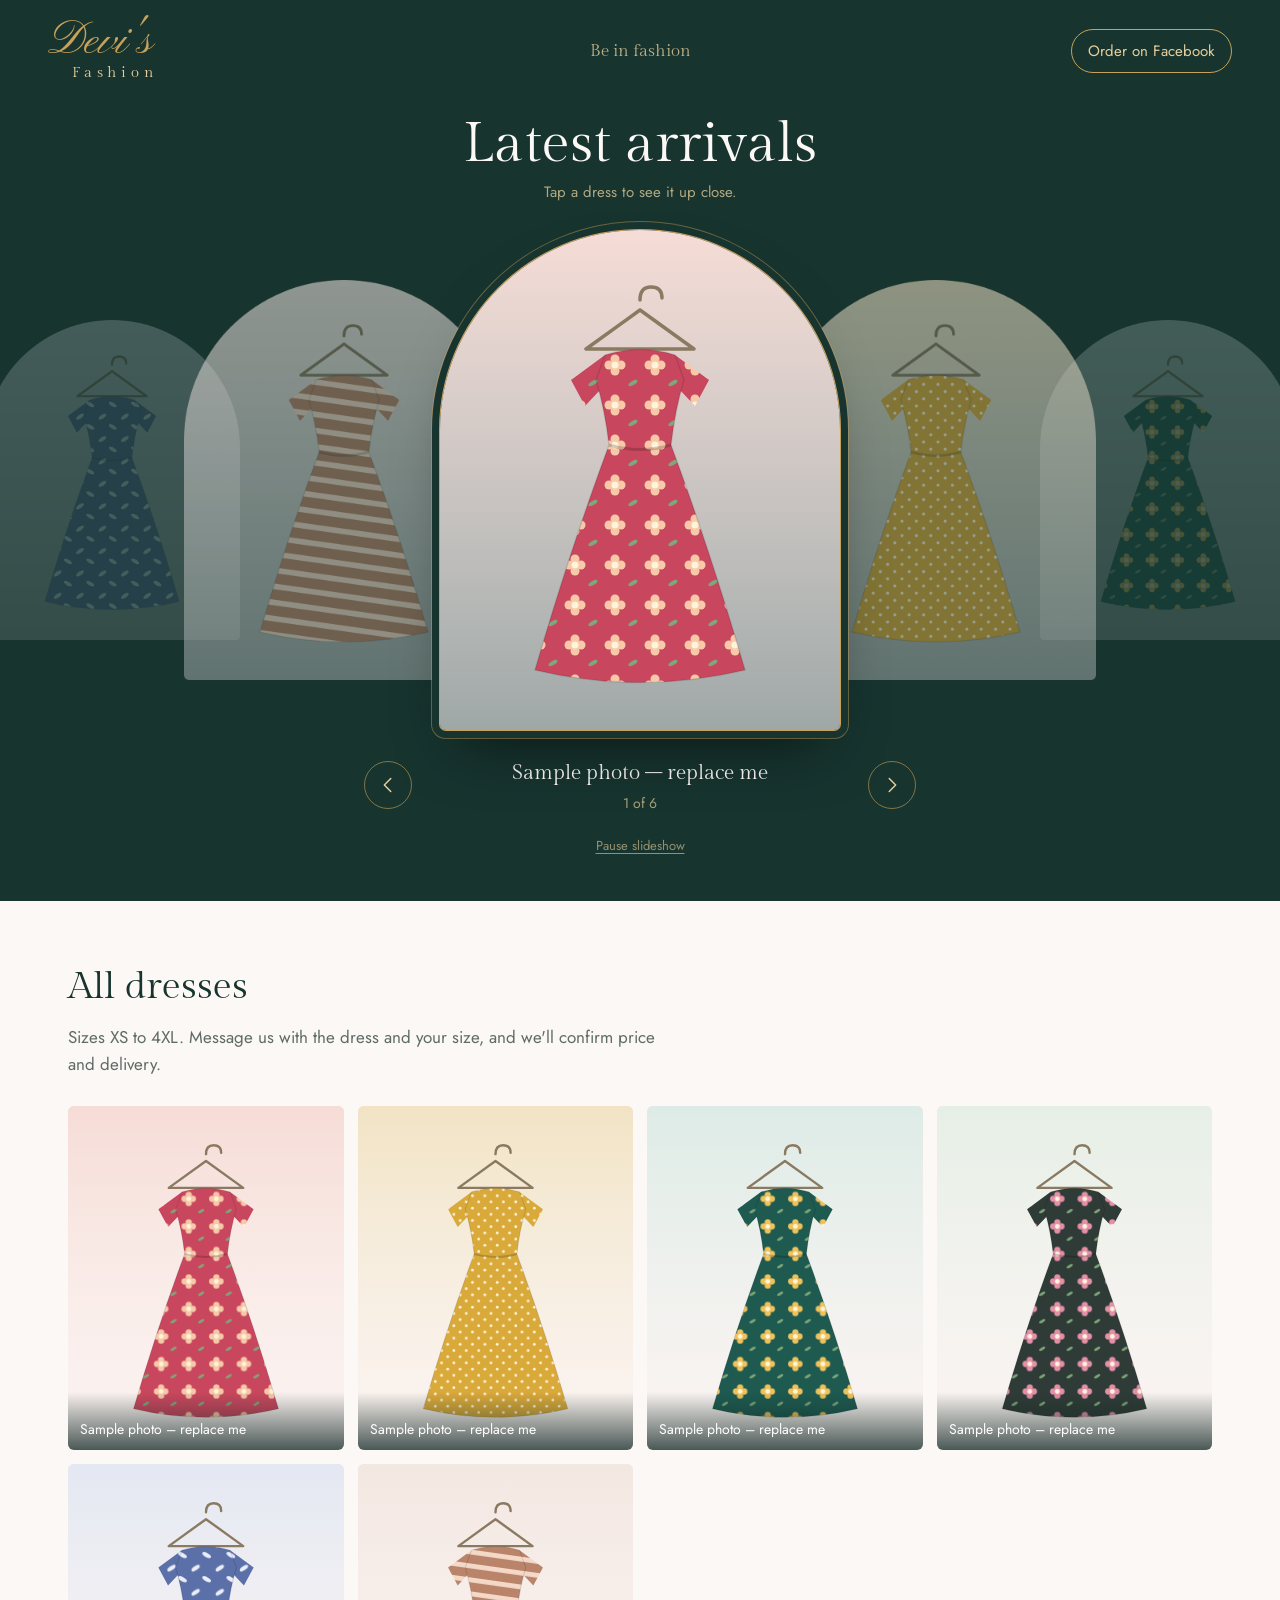
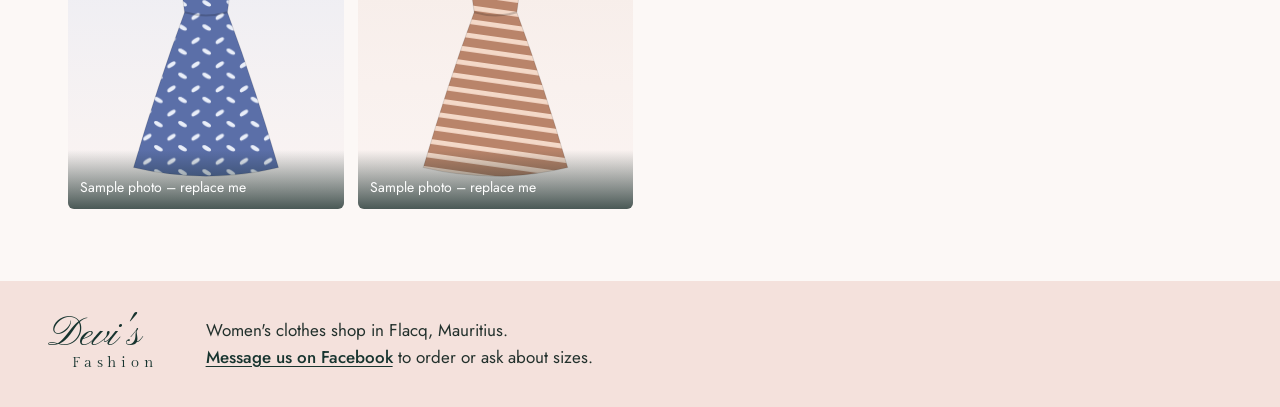
==== index.html @ 87694302 "Move Devi's Fashion site into public/ so it is served at /devis-fashion/ Same setup as the carpool p" ====
<!doctype html>
<html lang="en">
<head>
  <meta charset="utf-8">
  <meta name="viewport" content="width=device-width, initial-scale=1">
  <title>Devi's Fashion | Dresses in Flacq, Mauritius</title>
  <meta name="description" content="Devi's Fashion – women's dresses from Flacq, Mauritius. See our latest arrivals and message us on Facebook to order.">
  <meta name="theme-color" content="#17342F">
  <link rel="preconnect" href="https://fonts.googleapis.com">
  <link rel="preconnect" href="https://fonts.gstatic.com" crossorigin>
  <link href="https://fonts.googleapis.com/css2?family=Gilda+Display&family=Jost:wght@400;500&family=Pinyon+Script&display=swap" rel="stylesheet">
  <link rel="stylesheet" href="assets/style.css">
</head>
<body>
  <a class="skip" href="#all">Skip to all dresses</a>

  <header class="masthead">
    <a class="wordmark" href="./" aria-label="Devi's Fashion home">
      <span class="wordmark-script">Devi's</span>
      <span class="wordmark-sub">Fashion</span>
    </a>
    <p class="masthead-tag">Be in fashion</p>
    <a class="masthead-cta" href="https://www.facebook.com/profile.php?id=100064059729236" target="_blank" rel="noopener">Order on Facebook</a>
  </header>

  <main>
    <section class="showcase" aria-roledescription="carousel" aria-label="Latest arrivals">
      <div class="showcase-head">
        <h1>Latest arrivals</h1>
        <p class="showcase-note">Tap a dress to see it up close.</p>
      </div>

      <div class="rail" data-rail></div>

      <div class="rail-bar">
        <button class="rail-btn" type="button" data-prev aria-label="Previous dress">
          <svg viewBox="0 0 24 24" aria-hidden="true"><path d="M15 5l-7 7 7 7"/></svg>
        </button>
        <div class="rail-meta" aria-live="polite">
          <p class="rail-caption" data-caption></p>
          <p class="rail-count" data-count></p>
        </div>
        <button class="rail-btn" type="button" data-next aria-label="Next dress">
          <svg viewBox="0 0 24 24" aria-hidden="true"><path d="M9 5l7 7-7 7"/></svg>
        </button>
        <button class="rail-play" type="button" data-play aria-pressed="true">Pause</button>
      </div>
    </section>

    <section class="collection" id="all" aria-labelledby="all-title">
      <div class="collection-head">
        <h2 id="all-title">All dresses</h2>
        <p>Sizes XS to 4XL. Message us with the dress and your size, and we'll confirm price and delivery.</p>
      </div>
      <div class="grid" data-grid></div>
    </section>
  </main>

  <footer class="footer">
    <div class="footer-brand">
      <span class="wordmark-script">Devi's</span>
      <span class="wordmark-sub">Fashion</span>
    </div>
    <div class="footer-info">
      <p>Women's clothes shop in Flacq, Mauritius.</p>
      <p><a href="https://www.facebook.com/profile.php?id=100064059729236" target="_blank" rel="noopener">Message us on Facebook</a> to order or ask about sizes.</p>
    </div>
  </footer>

  <div class="lightbox" data-lightbox role="dialog" aria-modal="true" aria-label="Dress photo" hidden>
    <div class="lb-top">
      <p class="lb-count" data-lb-count></p>
      <div class="lb-tools">
        <button type="button" class="lb-btn" data-zoom-out aria-label="Zoom out">
          <svg viewBox="0 0 24 24" aria-hidden="true"><path d="M5 12h14"/></svg>
        </button>
        <button type="button" class="lb-btn" data-zoom-in aria-label="Zoom in">
          <svg viewBox="0 0 24 24" aria-hidden="true"><path d="M5 12h14M12 5v14"/></svg>
        </button>
        <button type="button" class="lb-btn" data-close aria-label="Close">
          <svg viewBox="0 0 24 24" aria-hidden="true"><path d="M6 6l12 12M18 6L6 18"/></svg>
        </button>
      </div>
    </div>
    <div class="lb-stage" data-stage>
      <img class="lb-img" data-lb-img alt="" draggable="false">
    </div>
    <button type="button" class="lb-btn lb-nav lb-prev" data-lb-prev aria-label="Previous photo">
      <svg viewBox="0 0 24 24" aria-hidden="true"><path d="M15 5l-7 7 7 7"/></svg>
    </button>
    <button type="button" class="lb-btn lb-nav lb-next" data-lb-next aria-label="Next photo">
      <svg viewBox="0 0 24 24" aria-hidden="true"><path d="M9 5l7 7-7 7"/></svg>
    </button>
    <div class="lb-bottom">
      <p class="lb-caption" data-lb-caption></p>
      <p class="lb-hint">Tap the photo to zoom. Drag to look around.</p>
    </div>
  </div>

  <script src="gallery.js"></script>
  <script src="assets/site.js"></script>
</body>
</html>
---- assets/style.css ----
:root {
  --green: #17342F;
  --green-deep: #0F2522;
  --gold: #C8A15A;
  --gold-soft: #E6CF9C;
  --blush: #F4E1DC;
  --paper: #FCF8F6;
  --ink: #22302C;
  --muted: #5E6B66;
  --slide-w: min(400px, 70vw);
  --display: "Gilda Display", "Didot", "Bodoni 72", Georgia, serif;
  --script: "Pinyon Script", "Snell Roundhand", cursive;
  --body: "Jost", "Avenir Next", "Segoe UI", sans-serif;
}

* { box-sizing: border-box; }
html { -webkit-text-size-adjust: 100%; }
body {
  margin: 0;
  background: var(--paper);
  color: var(--ink);
  font: 400 17px/1.6 var(--body);
}
img { display: block; max-width: 100%; }
button { font: inherit; color: inherit; }
a { color: inherit; }
:focus-visible { outline: 2px solid var(--gold); outline-offset: 3px; }

.skip {
  position: absolute; left: 12px; top: -60px; z-index: 50;
  background: var(--gold); color: var(--green-deep); padding: 8px 14px; border-radius: 4px;
}
.skip:focus { top: 12px; }

/* ---------- Masthead ---------- */
.masthead {
  background: var(--green);
  color: var(--gold-soft);
  display: grid;
  grid-template-columns: 1fr auto 1fr;
  align-items: center;
  gap: 16px;
  padding: 22px clamp(16px, 4vw, 48px) 8px;
}
.wordmark { text-decoration: none; display: inline-flex; flex-direction: column; line-height: 1; justify-self: start; }
.wordmark-script { font-family: var(--script); font-size: 46px; color: var(--gold); line-height: .9; }
.wordmark-sub { font-family: var(--display); font-size: 15px; letter-spacing: .32em; color: var(--gold-soft); padding-left: 1.6em; margin-top: 2px; }
.masthead-tag { margin: 0; font-family: var(--display); font-size: 17px; color: var(--gold-soft); opacity: .8; }
.masthead-cta {
  justify-self: end;
  text-decoration: none;
  border: 1px solid var(--gold);
  color: var(--gold-soft);
  padding: 9px 16px;
  border-radius: 999px;
  font-size: 15px;
  transition: background .2s, color .2s;
}
.masthead-cta:hover { background: var(--gold); color: var(--green-deep); }

/* ---------- Showcase / carousel ---------- */
.showcase {
  background: var(--green);
  color: var(--paper);
  padding: 18px 0 40px;
  overflow: hidden;
}
.showcase-head { text-align: center; padding: 0 16px; }
.showcase h1 {
  font-family: var(--display);
  font-weight: 400;
  font-size: clamp(34px, 6vw, 56px);
  line-height: 1.1;
  margin: 8px 0 4px;
  color: var(--paper);
}
.showcase-note { margin: 0 0 26px; color: var(--gold-soft); opacity: .75; font-size: 15px; }

.rail {
  position: relative;
  height: calc(var(--slide-w) * 1.25);
  touch-action: pan-y;
  user-select: none;
  -webkit-user-select: none;
}
.slide {
  position: absolute;
  left: 50%;
  top: 0;
  width: var(--slide-w);
  aspect-ratio: 4 / 5;
  padding: 0;
  border: 0;
  background: var(--green-deep);
  border-radius: 200px 200px 6px 6px;
  overflow: hidden;
  cursor: pointer;
  transition: transform .55s cubic-bezier(.2,.7,.2,1), opacity .55s, box-shadow .55s;
  will-change: transform;
}
.slide img { width: 100%; height: 100%; object-fit: cover; pointer-events: none; }
.slide.is-active {
  box-shadow: 0 0 0 1px var(--gold), 0 0 0 8px var(--green), 0 0 0 9px rgba(200,161,90,.45), 0 30px 60px -20px rgba(0,0,0,.6);
  cursor: zoom-in;
}
.rail-empty {
  position: absolute; inset: 0; margin: auto;
  width: var(--slide-w); height: 100%;
  display: grid; place-items: center; text-align: center;
  border: 1px dashed rgba(200,161,90,.5);
  border-radius: 200px 200px 6px 6px;
  padding: 32px; color: var(--gold-soft);
  font-family: var(--display); font-size: 22px;
}

.rail-bar {
  display: grid;
  grid-template-columns: auto minmax(0, 420px) auto;
  justify-content: center;
  align-items: center;
  gap: 18px;
  margin-top: 26px;
  padding: 0 16px;
}
.rail-meta { text-align: center; min-height: 58px; }
.rail-caption { margin: 0; font-family: var(--display); font-size: 21px; color: var(--paper); }
.rail-caption .price { color: var(--gold); margin-left: .4em; }
.rail-count { margin: 2px 0 0; font-size: 14px; color: var(--gold-soft); opacity: .7; }
.rail-btn {
  width: 48px; height: 48px; border-radius: 50%;
  border: 1px solid rgba(200,161,90,.6);
  background: transparent; cursor: pointer;
  display: grid; place-items: center;
  transition: background .2s;
}
.rail-btn:hover { background: rgba(200,161,90,.15); }
.rail-btn svg, .lb-btn svg { width: 22px; height: 22px; fill: none; stroke: var(--gold-soft); stroke-width: 1.6; stroke-linecap: round; stroke-linejoin: round; }
.rail-play {
  grid-column: 1 / -1;
  justify-self: center;
  background: none; border: 0; padding: 4px 8px;
  color: var(--gold-soft); opacity: .6; font-size: 13px; cursor: pointer;
  text-decoration: underline; text-underline-offset: 3px;
}
.rail-play:hover { opacity: 1; }

/* ---------- Collection grid ---------- */
.collection { padding: 56px clamp(16px, 4vw, 48px) 72px; max-width: 1240px; margin: 0 auto; }
.collection-head { max-width: 60ch; margin-bottom: 28px; }
.collection h2 { font-family: var(--display); font-weight: 400; font-size: clamp(28px, 4vw, 38px); margin: 0 0 6px; color: var(--green); }
.collection-head p { margin: 0; color: var(--muted); }
.grid { display: grid; grid-template-columns: repeat(auto-fill, minmax(220px, 1fr)); gap: 14px; }
@media (max-width: 520px) { .grid { grid-template-columns: 1fr 1fr; gap: 10px; } }
.tile {
  display: block; width: 100%;
  margin: 0; padding: 0; border: 0;
  background: var(--blush);
  border-radius: 6px; overflow: hidden;
  cursor: zoom-in;
  position: relative;
}
.tile img { width: 100%; aspect-ratio: 4 / 5; object-fit: cover; transition: transform .5s ease; }
.tile:hover img { transform: scale(1.03); }
.tile-cap {
  position: absolute; left: 0; right: 0; bottom: 0;
  padding: 26px 12px 10px;
  background: linear-gradient(transparent, rgba(15,37,34,.75));
  color: #fff; font-size: 14px; text-align: left;
}
.tile-cap .price { color: var(--gold-soft); margin-left: .35em; }
.grid-empty { color: var(--muted); }

/* ---------- Footer ---------- */
.footer {
  background: var(--blush);
  padding: 36px clamp(16px, 4vw, 48px);
  display: flex; flex-wrap: wrap; gap: 20px 48px; align-items: center;
}
.footer-brand { display: flex; flex-direction: column; line-height: 1; }
.footer-brand .wordmark-script { color: var(--green); font-size: 40px; }
.footer-brand .wordmark-sub { color: var(--green); }
.footer-info p { margin: 0; color: var(--ink); }
.footer-info a { color: var(--green); font-weight: 500; text-underline-offset: 3px; }

/* ---------- Lightbox ---------- */
.lightbox {
  position: fixed; inset: 0; z-index: 100;
  background: rgba(10, 26, 24, .96);
  color: var(--paper);
  display: grid;
  grid-template-rows: auto 1fr auto;
}
.lightbox[hidden] { display: none; }
.lb-top { display: flex; justify-content: space-between; align-items: center; padding: 12px 16px; }
.lb-count { margin: 0; font-size: 14px; color: var(--gold-soft); }
.lb-tools { display: flex; gap: 8px; }
.lb-btn {
  width: 44px; height: 44px; border-radius: 50%;
  border: 1px solid rgba(200,161,90,.5);
  background: rgba(15,37,34,.6);
  display: grid; place-items: center; cursor: pointer;
}
.lb-btn:hover { background: rgba(200,161,90,.2); }
.lb-btn:disabled { opacity: .35; cursor: default; }
.lb-stage {
  position: relative; overflow: hidden;
  display: flex; align-items: center; justify-content: center;
  touch-action: none;
  cursor: zoom-in;
  min-height: 0;
}
.lightbox.is-zoomed .lb-stage { cursor: grab; }
.lightbox.is-dragging .lb-stage { cursor: grabbing; }
.lb-img {
  max-width: calc(100% - 32px);
  max-height: 100%;
  object-fit: contain;
  transform-origin: center center;
  transition: transform .25s ease-out;
  user-select: none; -webkit-user-select: none;
}
.lightbox.is-dragging .lb-img { transition: none; }
.lb-nav { position: absolute; top: 50%; translate: 0 -50%; }
.lb-prev { left: 12px; }
.lb-next { right: 12px; }
.lightbox.is-zoomed .lb-nav { opacity: 0; pointer-events: none; }
.lb-bottom { text-align: center; padding: 10px 16px 18px; }
.lb-caption { margin: 0; font-family: var(--display); font-size: 20px; }
.lb-caption .price { color: var(--gold); margin-left: .4em; }
.lb-hint { margin: 2px 0 0; font-size: 13px; color: var(--gold-soft); opacity: .6; }

@media (max-width: 640px) {
  .masthead { grid-template-columns: 1fr auto; padding-top: 16px; }
  .masthead-tag { display: none; }
  .wordmark-script { font-size: 40px; }
  .masthead-cta { font-size: 14px; padding: 8px 13px; }
  .rail-bar { gap: 10px; }
  .rail-caption { font-size: 18px; }
  .lb-nav { top: auto; bottom: 70px; translate: none; }
}

@media (prefers-reduced-motion: reduce) {
  .slide, .lb-img, .tile img { transition: none; }
}
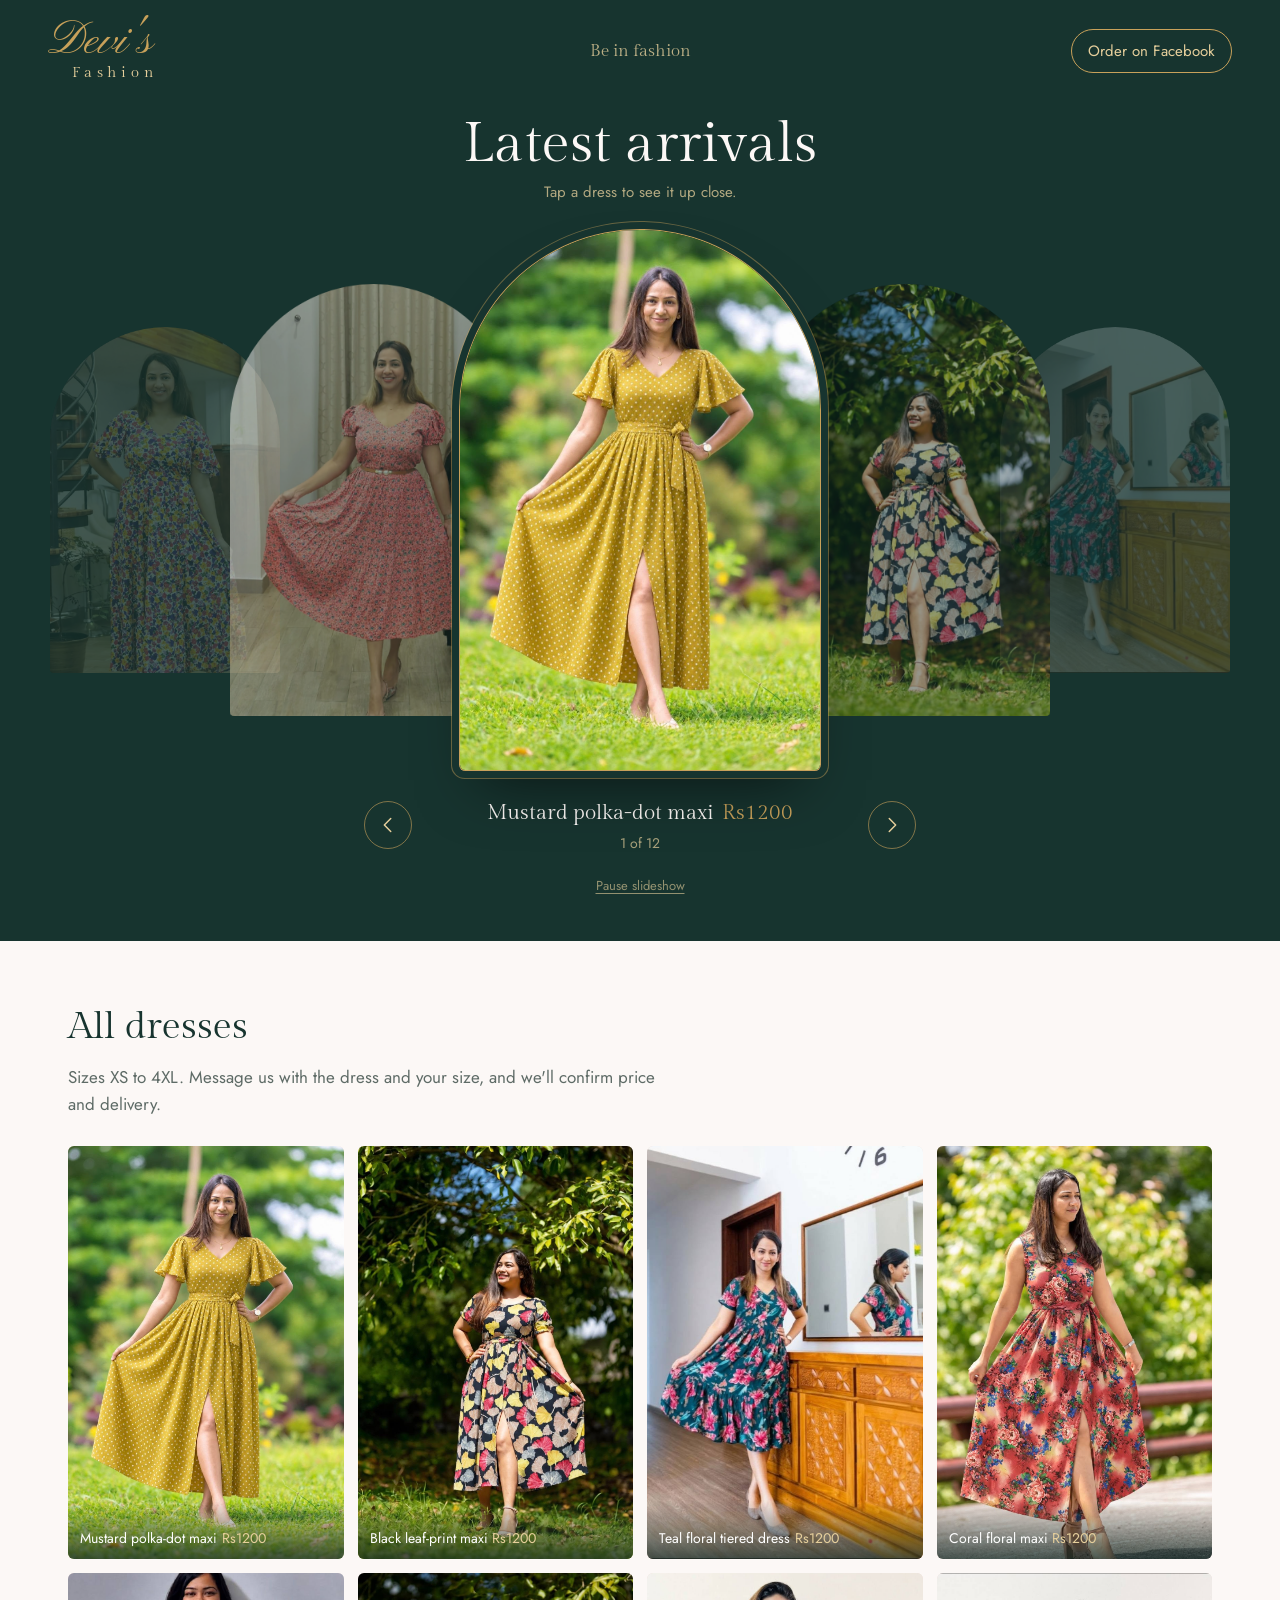
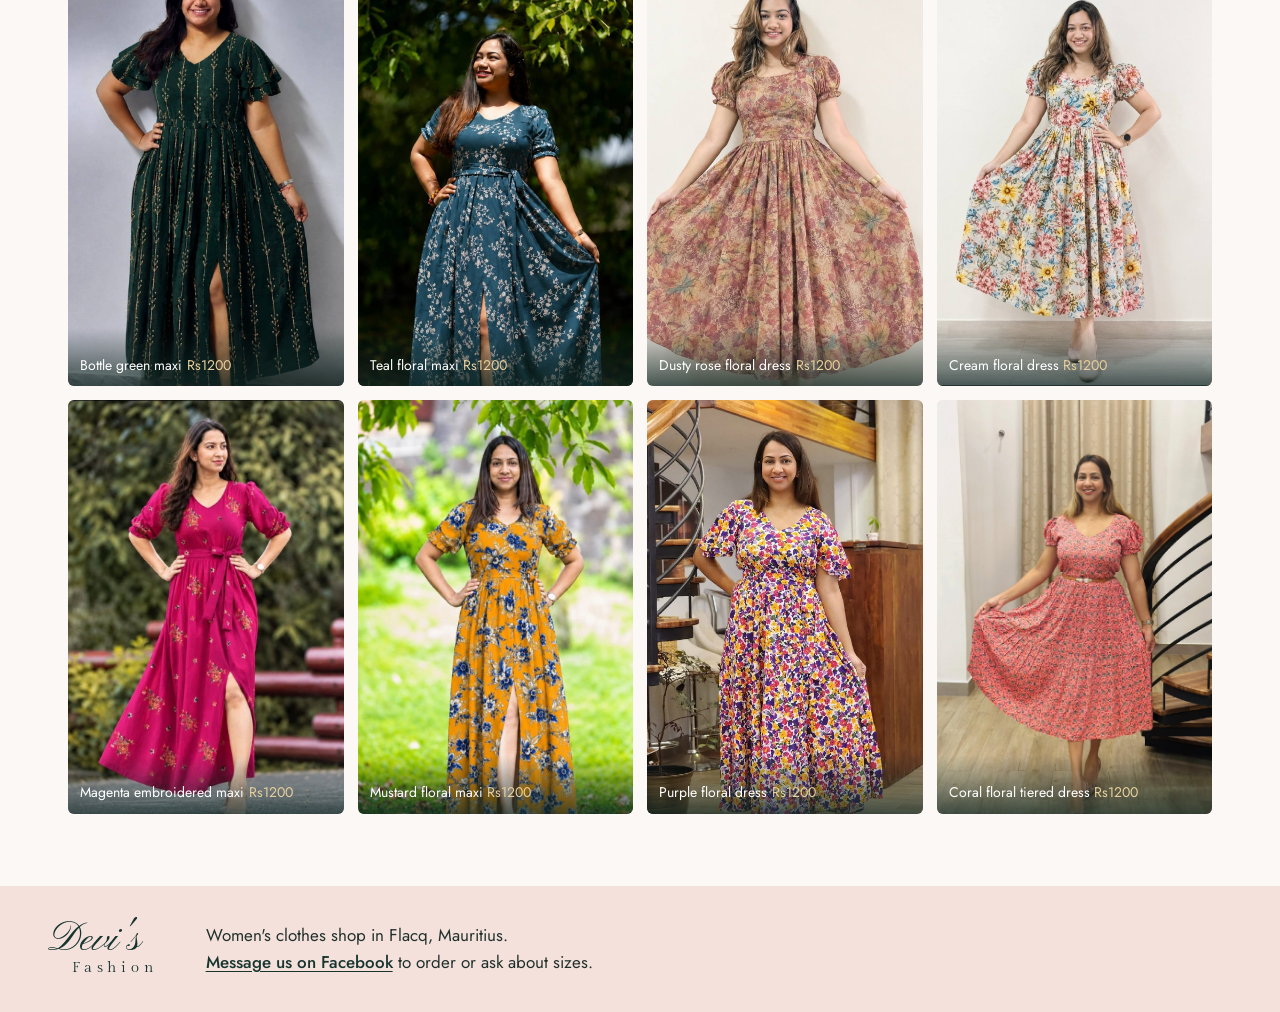
==== commit 9ea80f74: "Devi's Fashion: add site icon for browser tabs and home screen Gold dress in an arch on bottle green" ====
--- a/index.html
+++ b/index.html
@@ -6,6 +6,11 @@
   <title>Devi's Fashion | Dresses in Flacq, Mauritius</title>
   <meta name="description" content="Devi's Fashion – women's dresses from Flacq, Mauritius. See our latest arrivals and message us on Facebook to order.">
   <meta name="theme-color" content="#17342F">
+  <link rel="icon" href="icons/favicon.svg" type="image/svg+xml">
+  <link rel="icon" href="icons/favicon-32.png" sizes="32x32" type="image/png">
+  <link rel="apple-touch-icon" href="icons/apple-touch-icon.png">
+  <link rel="manifest" href="manifest.webmanifest">
+  <meta name="apple-mobile-web-app-title" content="Devi's Fashion">
   <link rel="preconnect" href="https://fonts.googleapis.com">
   <link rel="preconnect" href="https://fonts.gstatic.com" crossorigin>
   <link href="https://fonts.googleapis.com/css2?family=Gilda+Display&family=Jost:wght@400;500&family=Pinyon+Script&display=swap" rel="stylesheet">
--- a/assets/style.css
+++ b/assets/style.css
@@ -7,7 +7,7 @@
   --paper: #FCF8F6;
   --ink: #22302C;
   --muted: #5E6B66;
-  --slide-w: min(400px, 70vw);
+  --slide-w: min(360px, 64vw);
   --display: "Gilda Display", "Didot", "Bodoni 72", Georgia, serif;
   --script: "Pinyon Script", "Snell Roundhand", cursive;
   --body: "Jost", "Avenir Next", "Segoe UI", sans-serif;
@@ -78,7 +78,7 @@
 
 .rail {
   position: relative;
-  height: calc(var(--slide-w) * 1.25);
+  height: calc(var(--slide-w) * 1.5);
   touch-action: pan-y;
   user-select: none;
   -webkit-user-select: none;
@@ -88,7 +88,7 @@
   left: 50%;
   top: 0;
   width: var(--slide-w);
-  aspect-ratio: 4 / 5;
+  aspect-ratio: 2 / 3;
   padding: 0;
   border: 0;
   background: var(--green-deep);
@@ -98,7 +98,7 @@
   transition: transform .55s cubic-bezier(.2,.7,.2,1), opacity .55s, box-shadow .55s;
   will-change: transform;
 }
-.slide img { width: 100%; height: 100%; object-fit: cover; pointer-events: none; }
+.slide img { width: 100%; height: 100%; object-fit: cover; object-position: center 30%; pointer-events: none; }
 .slide.is-active {
   box-shadow: 0 0 0 1px var(--gold), 0 0 0 8px var(--green), 0 0 0 9px rgba(200,161,90,.45), 0 30px 60px -20px rgba(0,0,0,.6);
   cursor: zoom-in;
@@ -159,7 +159,7 @@
   cursor: zoom-in;
   position: relative;
 }
-.tile img { width: 100%; aspect-ratio: 4 / 5; object-fit: cover; transition: transform .5s ease; }
+.tile img { width: 100%; aspect-ratio: 2 / 3; object-fit: cover; object-position: center 30%; transition: transform .5s ease; }
 .tile:hover img { transform: scale(1.03); }
 .tile-cap {
   position: absolute; left: 0; right: 0; bottom: 0;
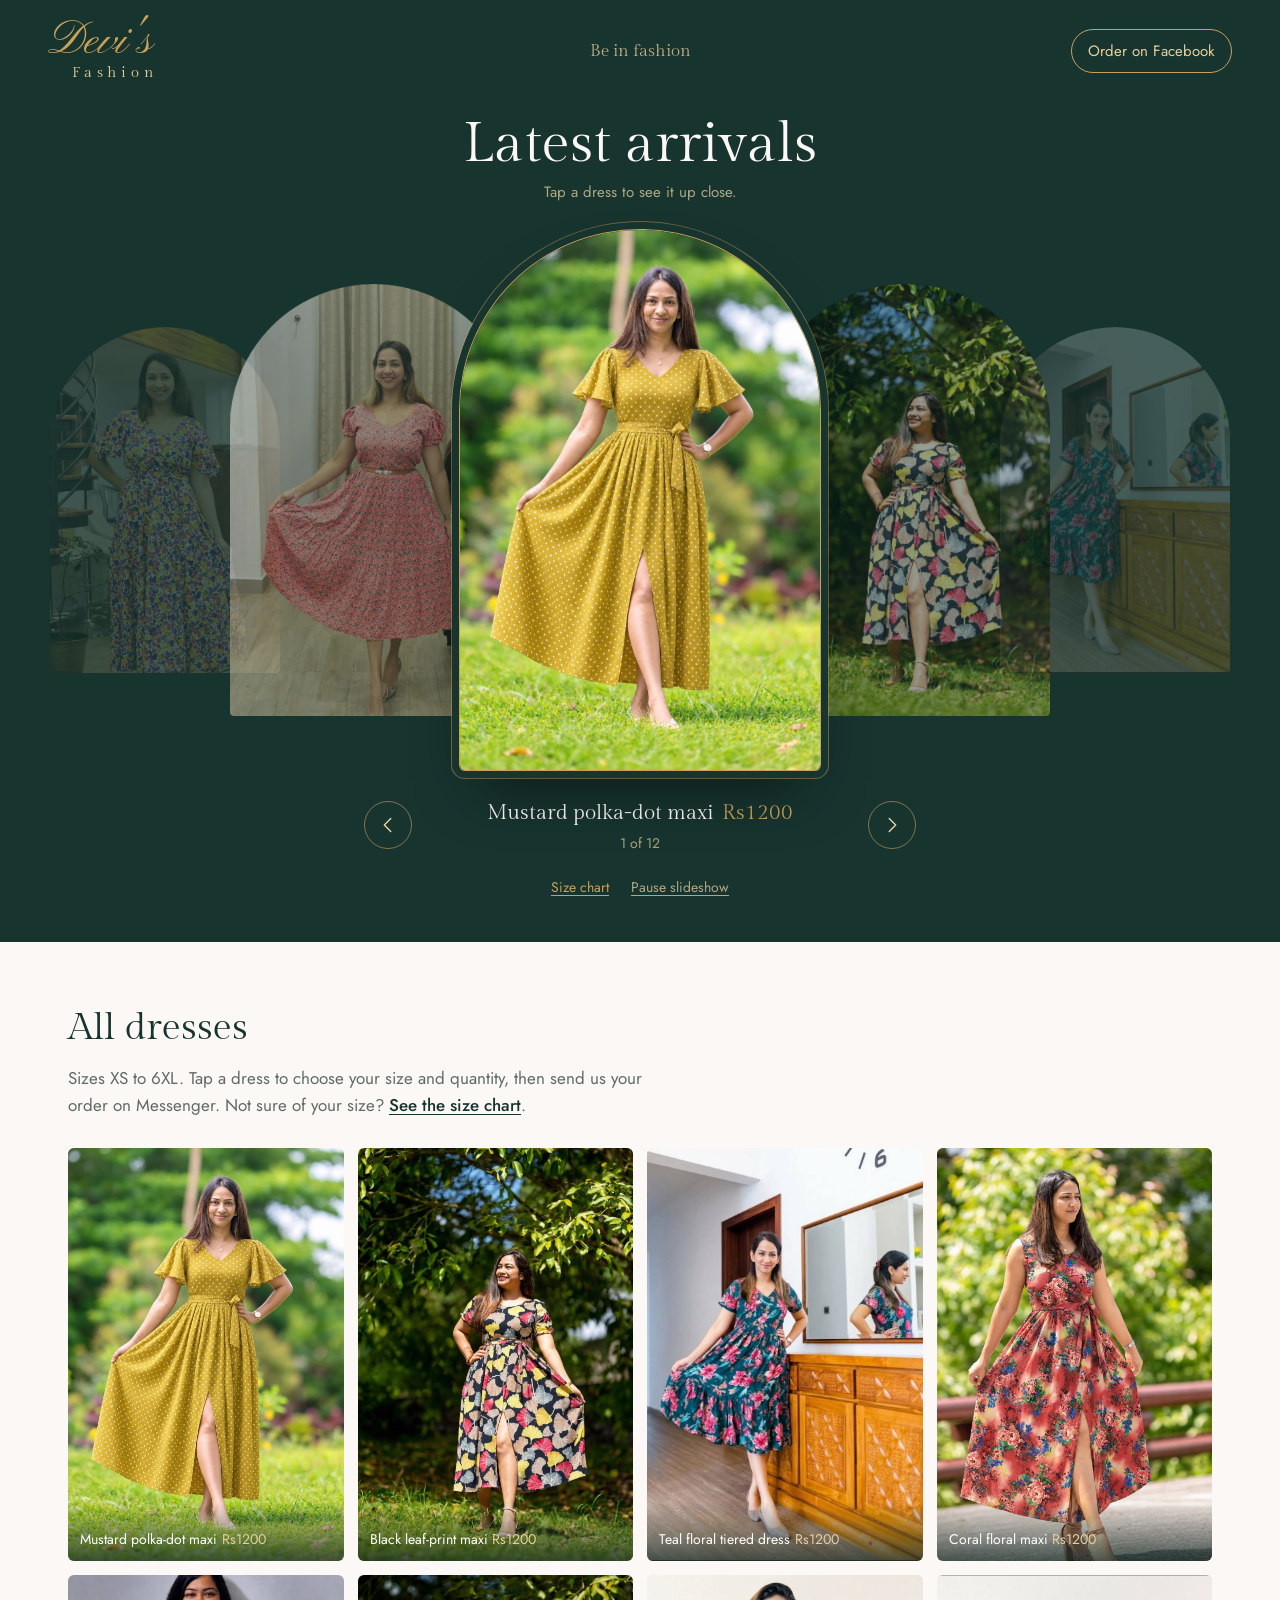
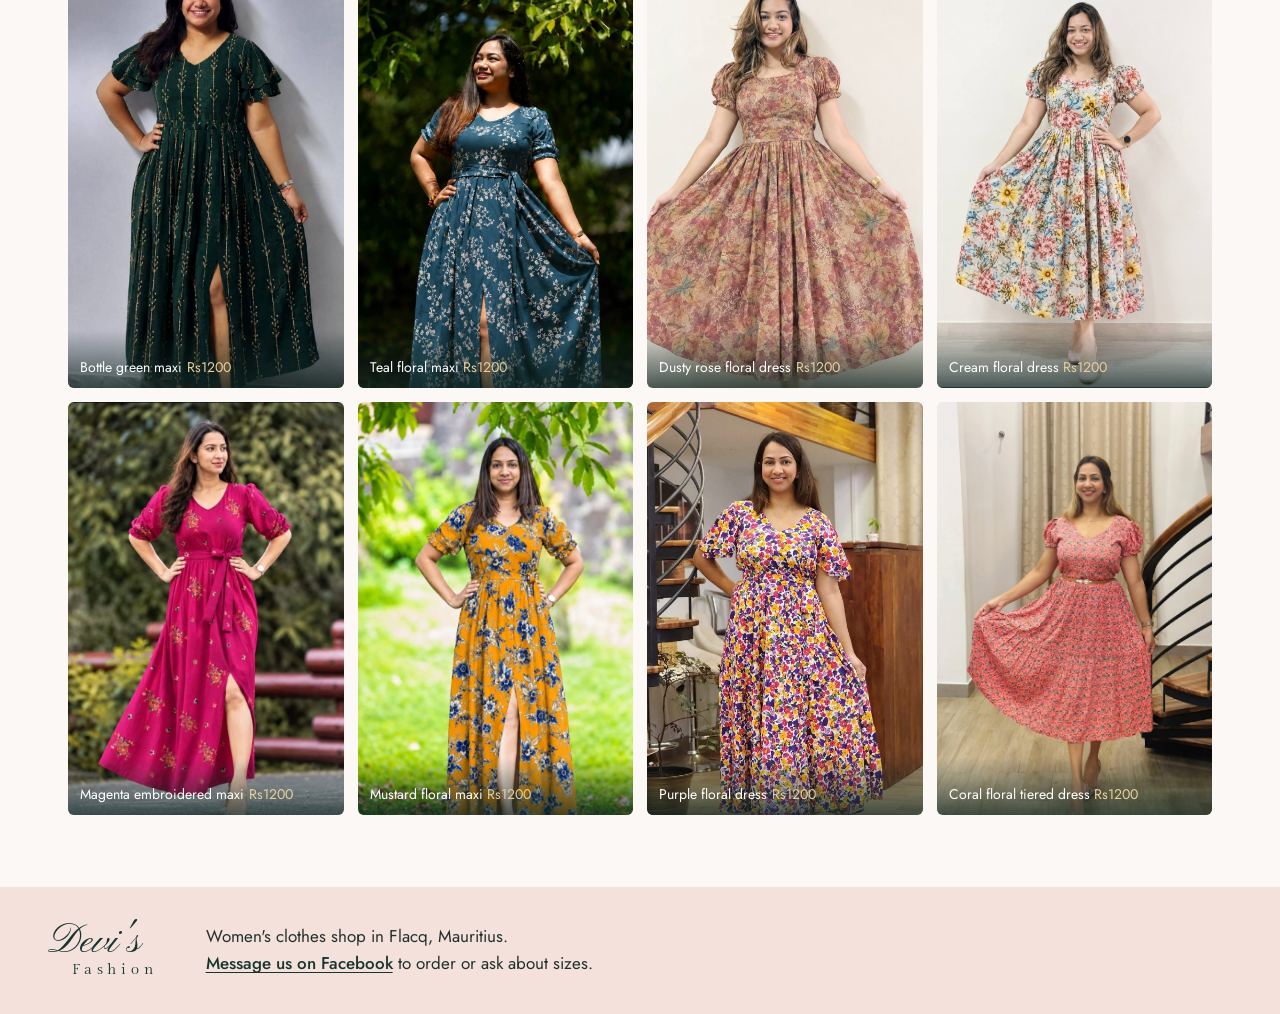
==== commit 9719c5d7: "Add sizes, quantity, size chart and Messenger ordering - Admin: size buttons (XS to 6XL) under each " ====
--- a/index.html
+++ b/index.html
@@ -43,19 +43,23 @@
         </button>
         <div class="rail-meta" aria-live="polite">
           <p class="rail-caption" data-caption></p>
+          <p class="rail-sizes" data-rail-sizes></p>
           <p class="rail-count" data-count></p>
         </div>
         <button class="rail-btn" type="button" data-next aria-label="Next dress">
           <svg viewBox="0 0 24 24" aria-hidden="true"><path d="M9 5l7 7-7 7"/></svg>
         </button>
-        <button class="rail-play" type="button" data-play aria-pressed="true">Pause</button>
+        <div class="rail-links">
+          <button class="rail-link" type="button" data-chart-open>Size chart</button>
+          <button class="rail-link" type="button" data-play aria-pressed="true">Pause slideshow</button>
+        </div>
       </div>
     </section>
 
     <section class="collection" id="all" aria-labelledby="all-title">
       <div class="collection-head">
         <h2 id="all-title">All dresses</h2>
-        <p>Sizes XS to 4XL. Message us with the dress and your size, and we'll confirm price and delivery.</p>
+        <p>Sizes XS to 6XL. Tap a dress to choose your size and quantity, then send us your order on Messenger. Not sure of your size? <button type="button" class="inline-link" data-chart-open>See the size chart</button>.</p>
       </div>
       <div class="grid" data-grid></div>
     </section>
@@ -99,6 +103,42 @@
     <div class="lb-bottom">
       <p class="lb-caption" data-lb-caption></p>
       <p class="lb-hint">Tap the photo to zoom. Drag to look around.</p>
+      <div class="order" data-order>
+        <div class="order-row">
+          <div class="order-label-row">
+            <span class="order-label" id="size-label">Size</span>
+            <button type="button" class="inline-link" data-chart-open>Size chart</button>
+          </div>
+          <div class="size-pick" role="group" aria-labelledby="size-label" data-size-pick></div>
+        </div>
+        <div class="order-row order-row-inline">
+          <span class="order-label" id="qty-label">Quantity</span>
+          <div class="qty" role="group" aria-labelledby="qty-label">
+            <button type="button" class="qty-btn" data-qty-minus aria-label="One fewer">
+              <svg viewBox="0 0 24 24" aria-hidden="true"><path d="M6 12h12"/></svg>
+            </button>
+            <output class="qty-val" data-qty aria-live="polite">1</output>
+            <button type="button" class="qty-btn" data-qty-plus aria-label="One more">
+              <svg viewBox="0 0 24 24" aria-hidden="true"><path d="M6 12h12M12 6v12"/></svg>
+            </button>
+          </div>
+        </div>
+        <button type="button" class="order-btn" data-order-btn>Order on Messenger</button>
+        <p class="order-msg" data-order-msg role="status"></p>
+      </div>
+    </div>
+  </div>
+
+  <div class="chart" data-chart role="dialog" aria-modal="true" aria-label="Size chart" hidden>
+    <div class="chart-top">
+      <p class="chart-title">Size chart</p>
+      <button type="button" class="lb-btn" data-chart-close aria-label="Close size chart">
+        <svg viewBox="0 0 24 24" aria-hidden="true"><path d="M6 6l12 12M18 6L6 18"/></svg>
+      </button>
+    </div>
+    <div class="chart-body">
+      <img src="images/size-chart.jpg" alt="Size chart. Bust, waist and hips for each size. XS: bust 84 cm, waist 65 cm, hips 90 cm. S: 88, 70, 94. M: 92, 74, 98. L: 97, 78, 104. XL: 102, 83, 110. 2XL: 108, 89, 116. 3XL: 114, 94, 122. 4XL: 120, 100, 128. 5XL: 126, 106, 134. 6XL: 132, 112, 140." loading="lazy">
+      <p class="chart-note">Measure your bust, waist and hips, then pick the size where all three fit. Between sizes? Choose the bigger one, or ask us.</p>
     </div>
   </div>
 
--- a/assets/style.css
+++ b/assets/style.css
@@ -22,7 +22,7 @@
   font: 400 17px/1.6 var(--body);
 }
 img { display: block; max-width: 100%; }
-button { font: inherit; color: inherit; }
+button { font: inherit; color: inherit; -webkit-tap-highlight-color: transparent; }
 a { color: inherit; }
 :focus-visible { outline: 2px solid var(--gold); outline-offset: 3px; }
 
@@ -185,10 +185,10 @@
 /* ---------- Lightbox ---------- */
 .lightbox {
   position: fixed; inset: 0; z-index: 100;
-  background: rgba(10, 26, 24, .96);
+  background: #0C211E;
   color: var(--paper);
   display: grid;
-  grid-template-rows: auto 1fr auto;
+  grid-template-rows: auto minmax(0, 1fr) auto;
 }
 .lightbox[hidden] { display: none; }
 .lb-top { display: flex; justify-content: space-between; align-items: center; padding: 12px 16px; }
@@ -214,6 +214,7 @@
 .lb-img {
   max-width: calc(100% - 32px);
   max-height: 100%;
+  min-height: 0;
   object-fit: contain;
   transform-origin: center center;
   transition: transform .25s ease-out;
@@ -236,9 +237,102 @@
   .masthead-cta { font-size: 14px; padding: 8px 13px; }
   .rail-bar { gap: 10px; }
   .rail-caption { font-size: 18px; }
-  .lb-nav { top: auto; bottom: 70px; translate: none; }
 }
 
 @media (prefers-reduced-motion: reduce) {
   .slide, .lb-img, .tile img { transition: none; }
 }
+
+/* ---------- Sizes, quantity and ordering ---------- */
+.rail-sizes { margin: 2px 0 0; font-size: 14px; color: var(--gold-soft); }
+.rail-sizes:empty { display: none; }
+.rail-links { grid-column: 1 / -1; justify-self: center; display: flex; gap: 18px; }
+.rail-link {
+  background: none; border: 0; padding: 4px 2px; cursor: pointer;
+  color: var(--gold-soft); font-size: 14px;
+  text-decoration: underline; text-underline-offset: 3px; opacity: .75;
+}
+.rail-link:hover { opacity: 1; }
+.rail-link[data-chart-open] { opacity: 1; color: var(--gold); }
+
+.inline-link {
+  background: none; border: 0; padding: 0; font: inherit; cursor: pointer;
+  color: var(--green); font-weight: 500; text-decoration: underline; text-underline-offset: 3px;
+}
+
+.lb-bottom { padding: 10px 16px 16px; }
+.order {
+  width: min(460px, 100%);
+  margin: 10px auto 0;
+  display: grid; gap: 12px;
+  text-align: left;
+  border-top: 1px solid rgba(200,161,90,.25);
+  padding-top: 12px;
+}
+.order-row { display: grid; gap: 6px; }
+.order-row-inline { grid-template-columns: auto 1fr; align-items: center; gap: 14px; }
+.order-label-row { display: flex; justify-content: space-between; align-items: baseline; }
+.order-label { font-size: 14px; color: var(--gold-soft); }
+.order .inline-link { color: var(--gold); font-size: 14px; }
+.size-pick { display: flex; flex-wrap: wrap; gap: 6px; }
+.size-btn {
+  min-width: 44px; height: 40px; padding: 0 10px;
+  border-radius: 999px;
+  border: 1px solid rgba(200,161,90,.55);
+  background: transparent; color: var(--paper);
+  font-size: 15px; cursor: pointer;
+}
+.size-btn:hover { background: rgba(200,161,90,.15); }
+.size-btn[aria-pressed="true"] { background: var(--gold); border-color: var(--gold); color: var(--green-deep); font-weight: 500; }
+.size-ask { margin: 0; font-size: 14px; color: var(--gold-soft); opacity: .8; }
+.qty { display: inline-flex; align-items: center; border: 1px solid rgba(200,161,90,.55); border-radius: 999px; justify-self: start; }
+.qty-btn { width: 40px; height: 38px; border: 0; background: transparent; cursor: pointer; display: grid; place-items: center; border-radius: 999px; }
+.qty-btn:hover { background: rgba(200,161,90,.15); }
+.qty-btn:disabled { opacity: .35; cursor: default; }
+.qty-btn svg { width: 18px; height: 18px; fill: none; stroke: var(--gold-soft); stroke-width: 1.8; stroke-linecap: round; }
+.qty-val { min-width: 28px; text-align: center; font-size: 16px; color: var(--paper); }
+.order-btn {
+  height: 46px; border-radius: 999px; border: 0; cursor: pointer;
+  background: var(--gold); color: var(--green-deep);
+  font-size: 16px; font-weight: 500;
+}
+.order-btn:hover { background: #D6B272; }
+.order-msg { margin: 0; font-size: 14px; color: var(--gold-soft); min-height: 1.2em; }
+.order-msg:empty { display: none; }
+.order-msg.is-error { color: #F2A7A0; }
+
+/* Desktop: photo on the left, order panel on the right */
+@media (min-width: 900px) {
+  .lightbox { grid-template-columns: minmax(0, 1fr) 360px; grid-template-rows: auto minmax(0, 1fr); }
+  .lb-top { grid-column: 1 / -1; }
+  .lb-stage { grid-column: 1; grid-row: 2; padding-bottom: 24px; }
+  .lb-bottom {
+    grid-column: 2; grid-row: 2;
+    align-self: center;
+    text-align: left;
+    padding: 0 28px 0 8px;
+  }
+  .lb-caption { font-size: 26px; line-height: 1.25; }
+  .lb-caption .price { display: block; margin: 4px 0 0; }
+  .order { margin: 18px 0 0; }
+  .lb-next { right: calc(360px + 12px); }
+}
+@media (max-width: 899px) {
+  .lb-hint { display: none; }
+  .lb-caption { font-size: 18px; }
+  .lb-nav { top: 40%; bottom: auto; }
+}
+
+/* ---------- Size chart dialog ---------- */
+.chart {
+  position: fixed; inset: 0; z-index: 120;
+  background: #0C211E;
+  display: grid; grid-template-rows: auto 1fr;
+}
+.chart[hidden] { display: none; }
+.chart-top { display: flex; justify-content: space-between; align-items: center; padding: 12px 16px; }
+.chart-title { margin: 0; font-family: var(--display); font-size: 22px; color: var(--paper); }
+.chart-body { overflow: auto; padding: 0 16px 24px; -webkit-overflow-scrolling: touch; }
+.chart-body img { width: min(560px, 100%); height: auto; margin: 0 auto; border-radius: 6px; background: #fff; }
+.chart-note { width: min(560px, 100%); margin: 14px auto 0; color: var(--gold-soft); font-size: 15px; }
+.price { white-space: nowrap; }
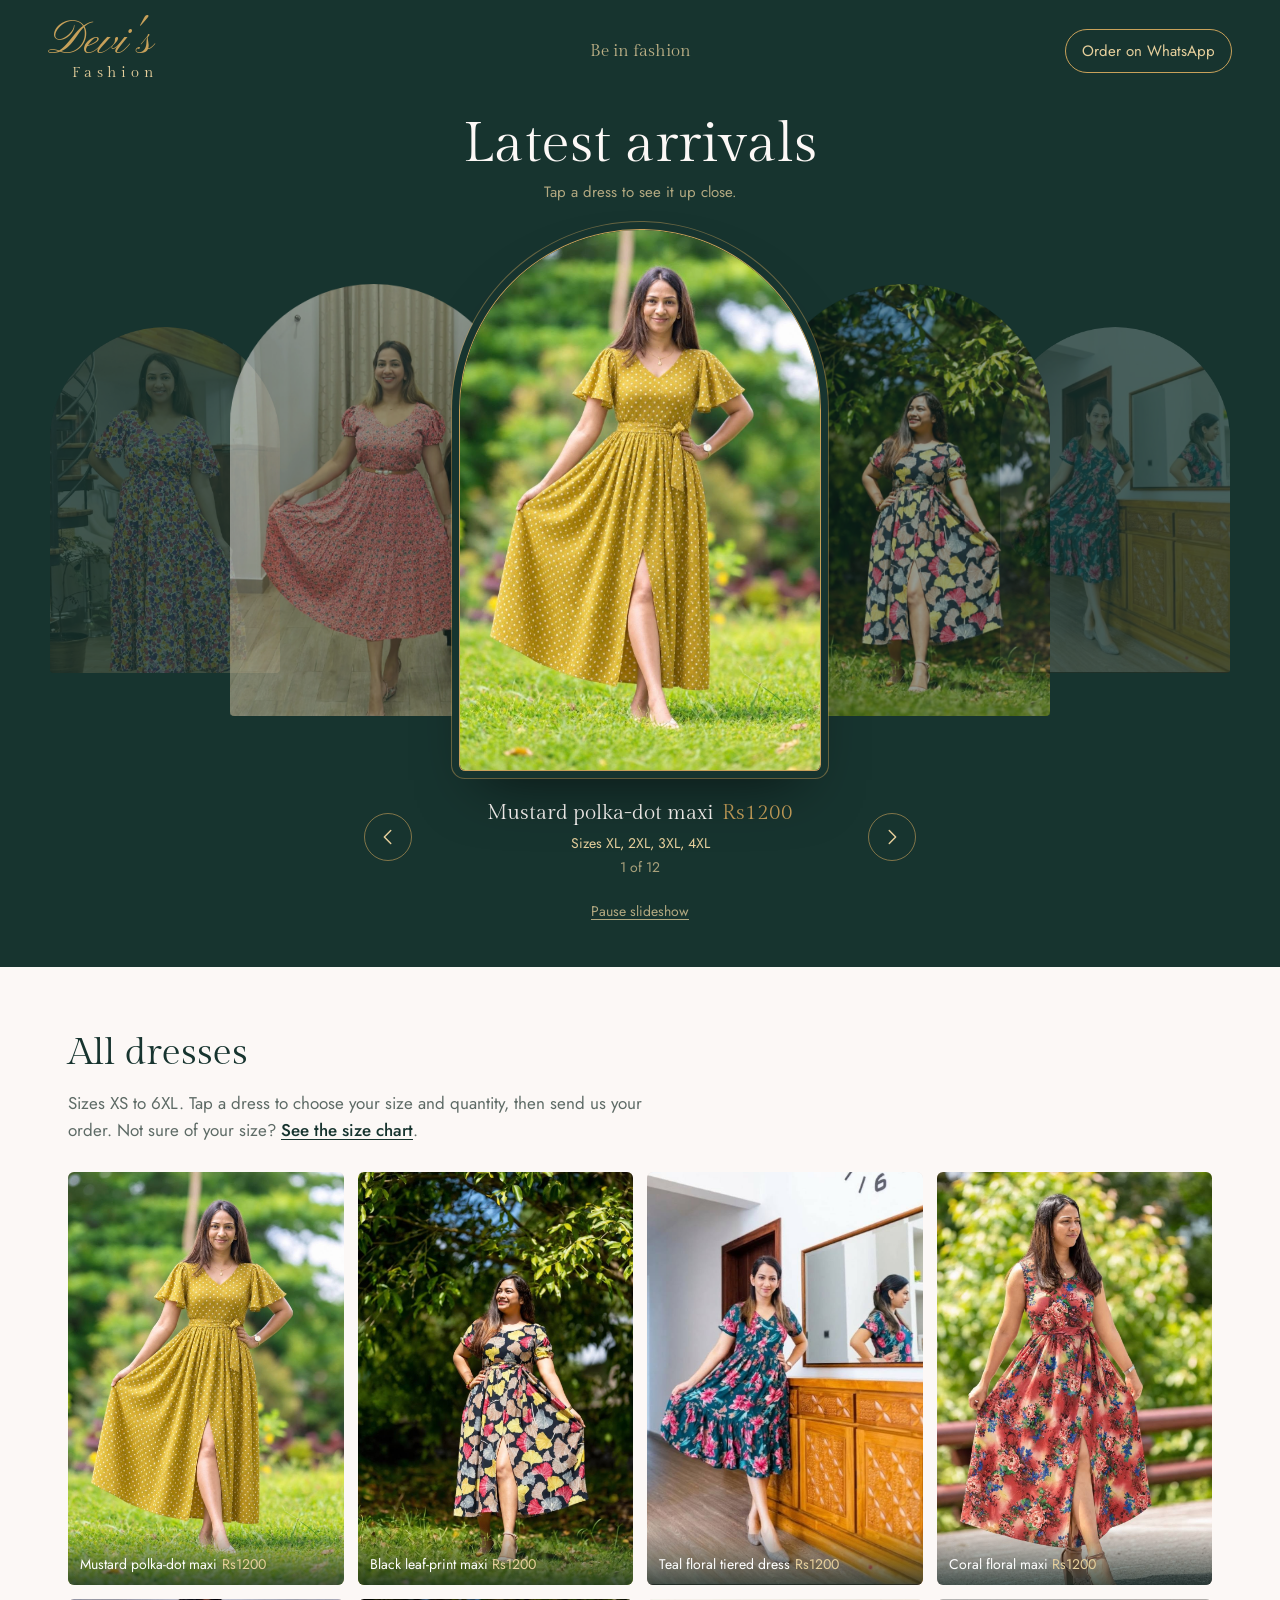
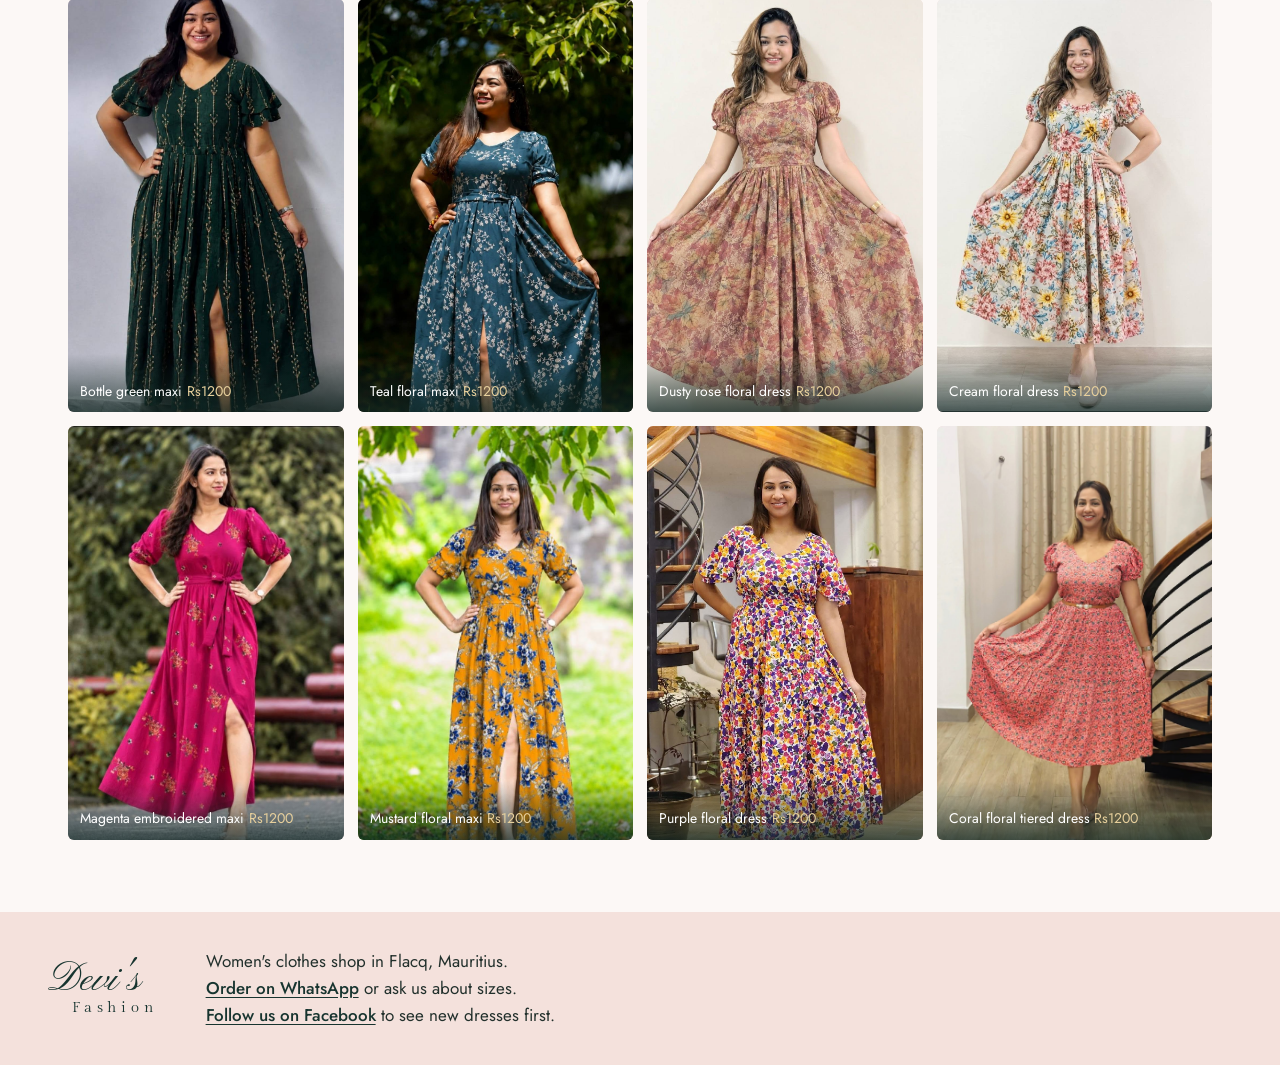
==== commit 78c36b53: "Order on WhatsApp, all sizes by default, tidy carousel links - Order button opens WhatsApp with the " ====
--- a/index.html
+++ b/index.html
@@ -25,7 +25,7 @@
       <span class="wordmark-sub">Fashion</span>
     </a>
     <p class="masthead-tag">Be in fashion</p>
-    <a class="masthead-cta" href="https://www.facebook.com/profile.php?id=100064059729236" target="_blank" rel="noopener">Order on Facebook</a>
+    <a class="masthead-cta" href="https://www.facebook.com/profile.php?id=100064059729236" target="_blank" rel="noopener" data-order-link data-wa-text="Order on WhatsApp">Order on Facebook</a>
   </header>
 
   <main>
@@ -50,7 +50,6 @@
           <svg viewBox="0 0 24 24" aria-hidden="true"><path d="M9 5l7 7-7 7"/></svg>
         </button>
         <div class="rail-links">
-          <button class="rail-link" type="button" data-chart-open>Size chart</button>
           <button class="rail-link" type="button" data-play aria-pressed="true">Pause slideshow</button>
         </div>
       </div>
@@ -59,7 +58,7 @@
     <section class="collection" id="all" aria-labelledby="all-title">
       <div class="collection-head">
         <h2 id="all-title">All dresses</h2>
-        <p>Sizes XS to 6XL. Tap a dress to choose your size and quantity, then send us your order on Messenger. Not sure of your size? <button type="button" class="inline-link" data-chart-open>See the size chart</button>.</p>
+        <p>Sizes XS to 6XL. Tap a dress to choose your size and quantity, then send us your order. Not sure of your size? <button type="button" class="inline-link" data-chart-open>See the size chart</button>.</p>
       </div>
       <div class="grid" data-grid></div>
     </section>
@@ -72,7 +71,8 @@
     </div>
     <div class="footer-info">
       <p>Women's clothes shop in Flacq, Mauritius.</p>
-      <p><a href="https://www.facebook.com/profile.php?id=100064059729236" target="_blank" rel="noopener">Message us on Facebook</a> to order or ask about sizes.</p>
+      <p data-wa-footer hidden><a href="#" target="_blank" rel="noopener" data-order-link>Order on WhatsApp</a> or ask us about sizes.</p>
+      <p><a href="https://www.facebook.com/profile.php?id=100064059729236" target="_blank" rel="noopener">Follow us on Facebook</a> to see new dresses first.</p>
     </div>
   </footer>
 
--- a/assets/style.css
+++ b/assets/style.css
@@ -253,7 +253,6 @@
   text-decoration: underline; text-underline-offset: 3px; opacity: .75;
 }
 .rail-link:hover { opacity: 1; }
-.rail-link[data-chart-open] { opacity: 1; color: var(--gold); }
 
 .inline-link {
   background: none; border: 0; padding: 0; font: inherit; cursor: pointer;
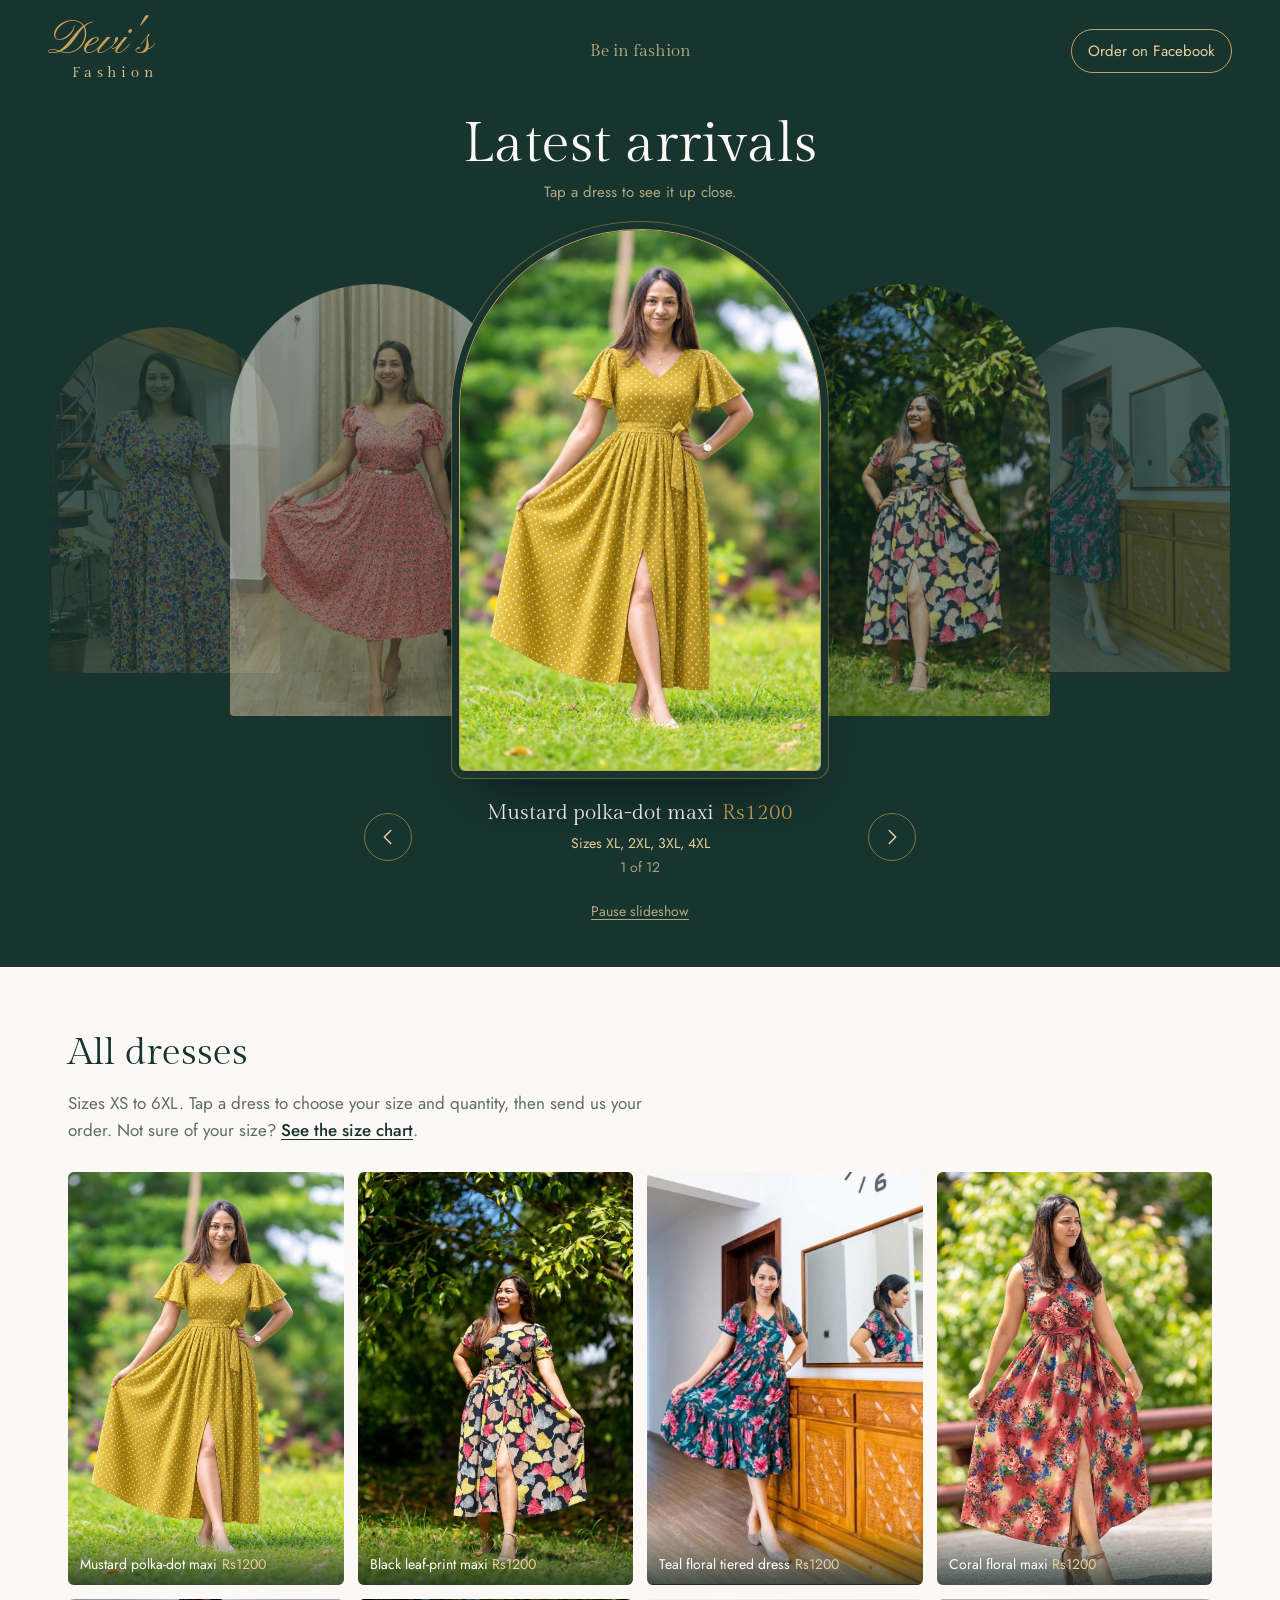
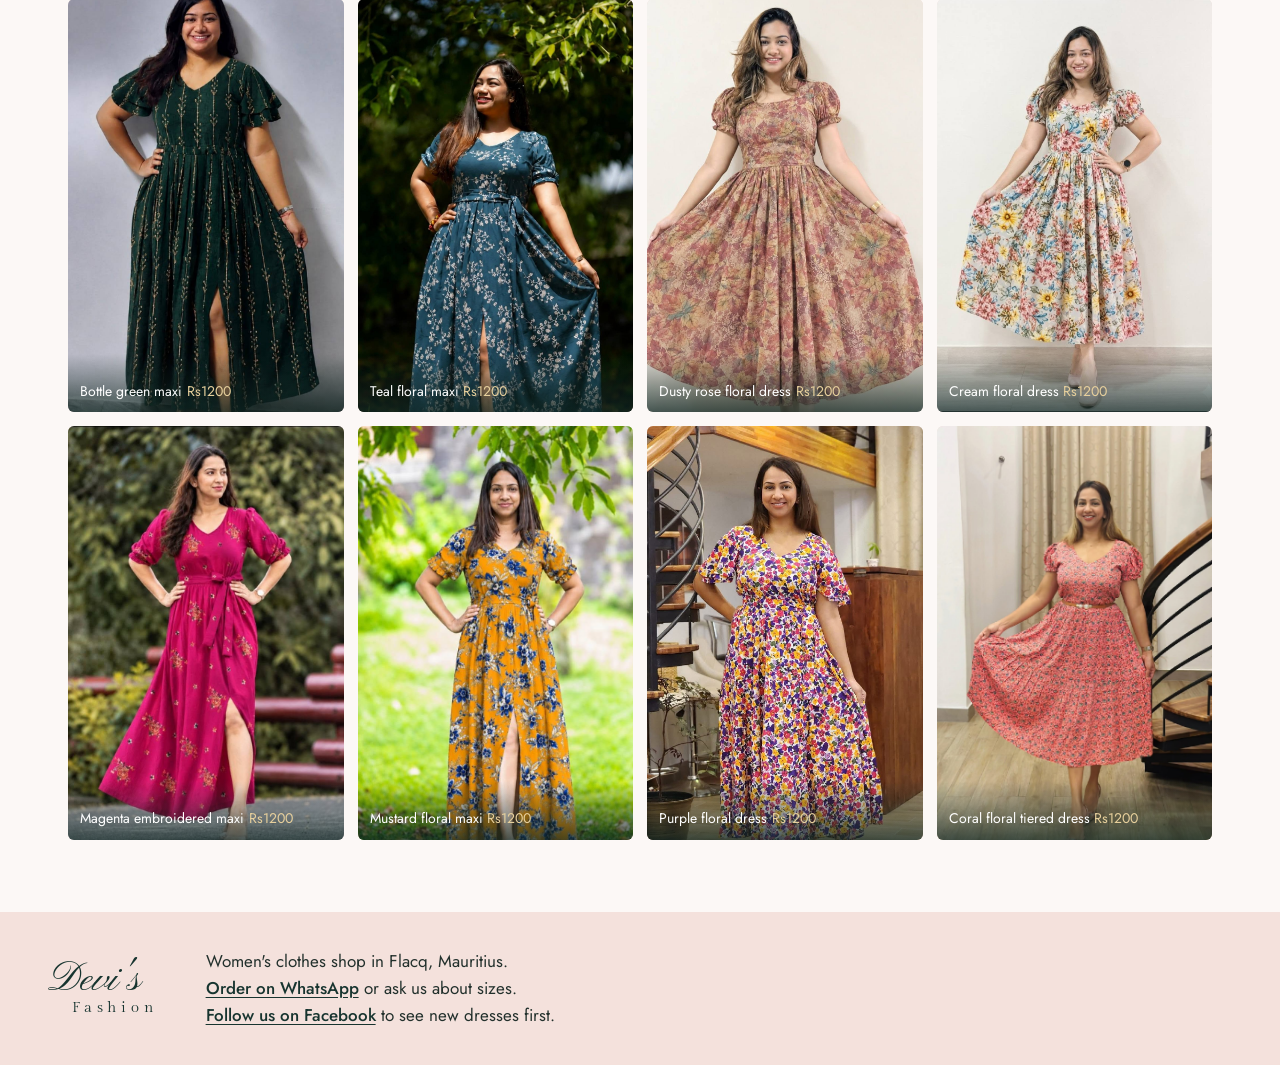
==== commit 430ffce8: "Keep the header button as Order on Facebook Co-Authored-By: Claude Opus 5.5 <noreply@anthropic.com> " ====
--- a/index.html
+++ b/index.html
@@ -14,7 +14,7 @@
   <link rel="preconnect" href="https://fonts.googleapis.com">
   <link rel="preconnect" href="https://fonts.gstatic.com" crossorigin>
   <link href="https://fonts.googleapis.com/css2?family=Gilda+Display&family=Jost:wght@400;500&family=Pinyon+Script&display=swap" rel="stylesheet">
-  <link rel="stylesheet" href="assets/style.css">
+  <link rel="stylesheet" href="assets/style.css?v=20261013b">
 </head>
 <body>
   <a class="skip" href="#all">Skip to all dresses</a>
@@ -25,7 +25,7 @@
       <span class="wordmark-sub">Fashion</span>
     </a>
     <p class="masthead-tag">Be in fashion</p>
-    <a class="masthead-cta" href="https://www.facebook.com/profile.php?id=100064059729236" target="_blank" rel="noopener" data-order-link data-wa-text="Order on WhatsApp">Order on Facebook</a>
+    <a class="masthead-cta" href="https://www.facebook.com/profile.php?id=100064059729236" target="_blank" rel="noopener">Order on Facebook</a>
   </header>
 
   <main>
@@ -142,7 +142,19 @@
     </div>
   </div>
 
-  <script src="gallery.js"></script>
-  <script src="assets/site.js"></script>
+  <script>
+    // Always load the newest photo list and scripts, so changes show as soon as GitHub Pages updates.
+    (function () {
+      var v = Date.now();
+      var files = ["gallery.js", "assets/site.js"];
+      (function next(i) {
+        if (i >= files.length) return;
+        var s = document.createElement("script");
+        s.src = files[i] + "?v=" + v;
+        s.onload = function () { next(i + 1); };
+        document.body.appendChild(s);
+      })(0);
+    })();
+  </script>
 </body>
 </html>
